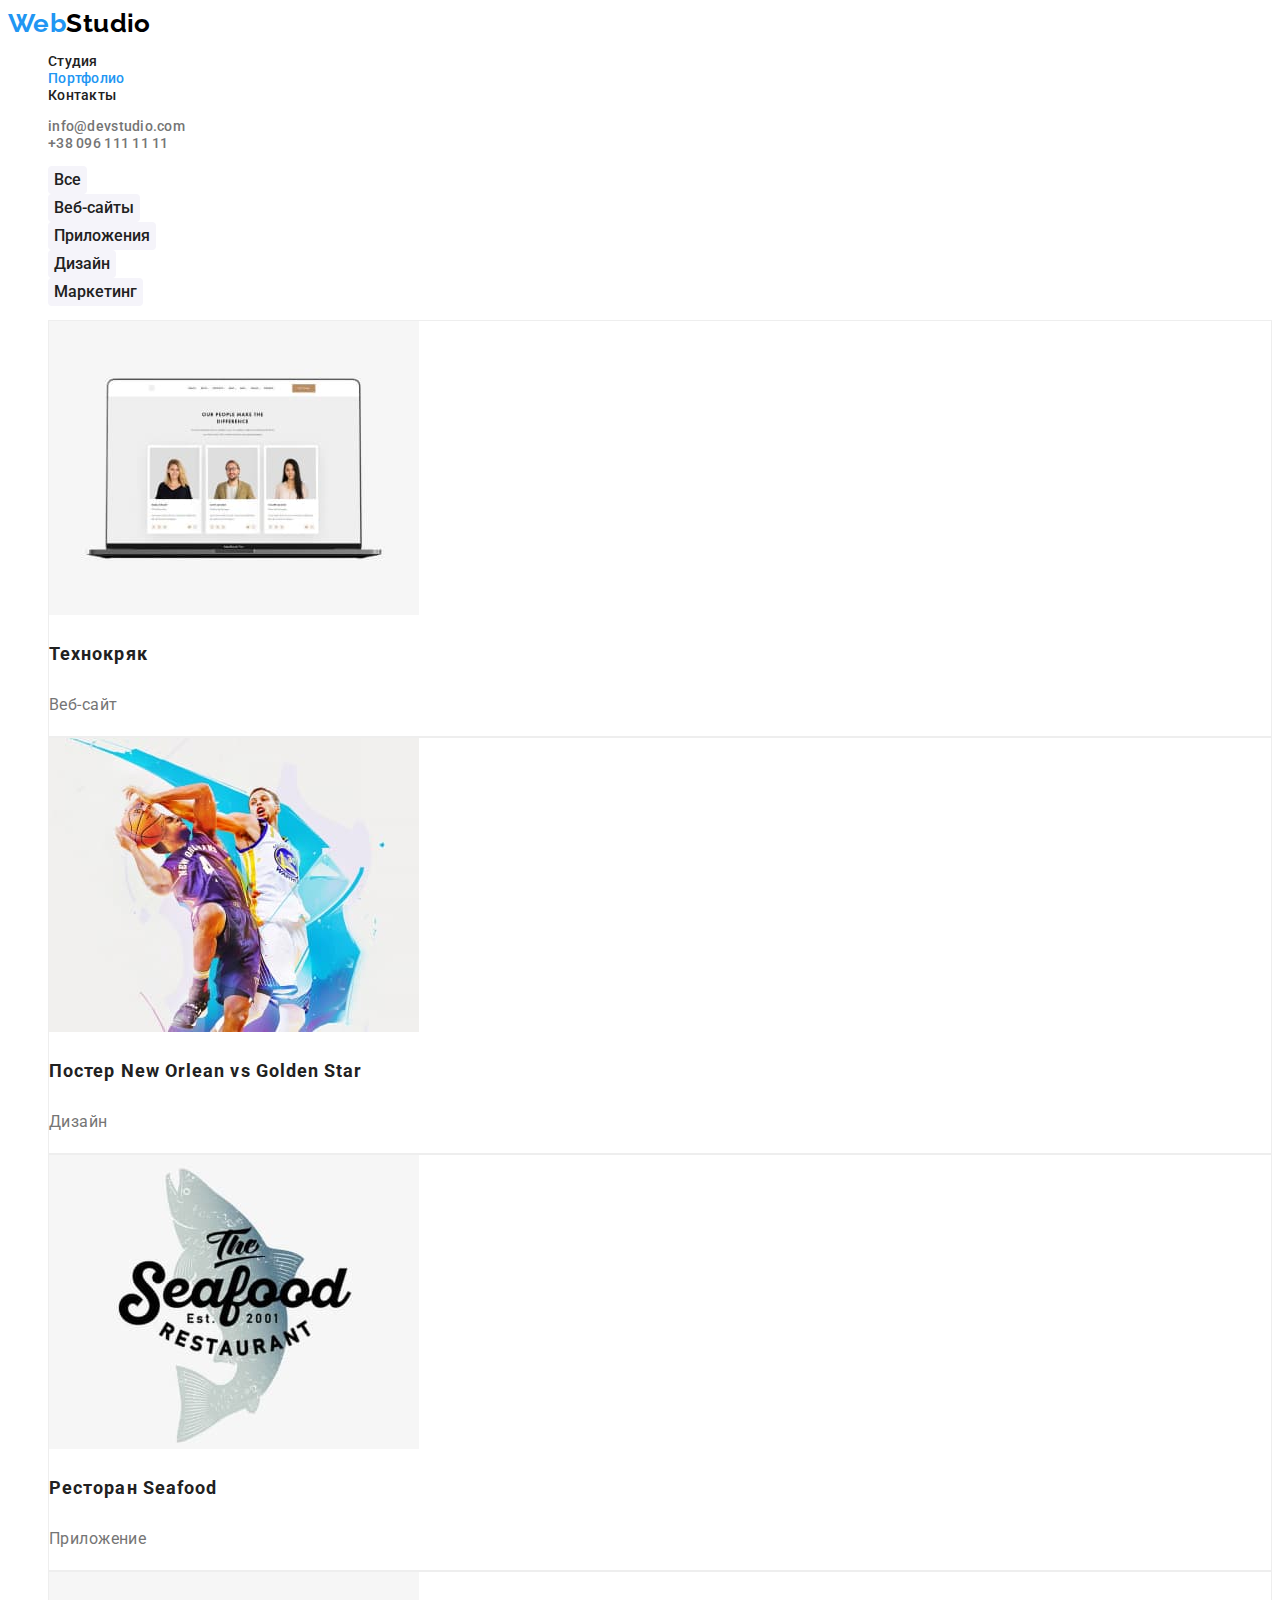
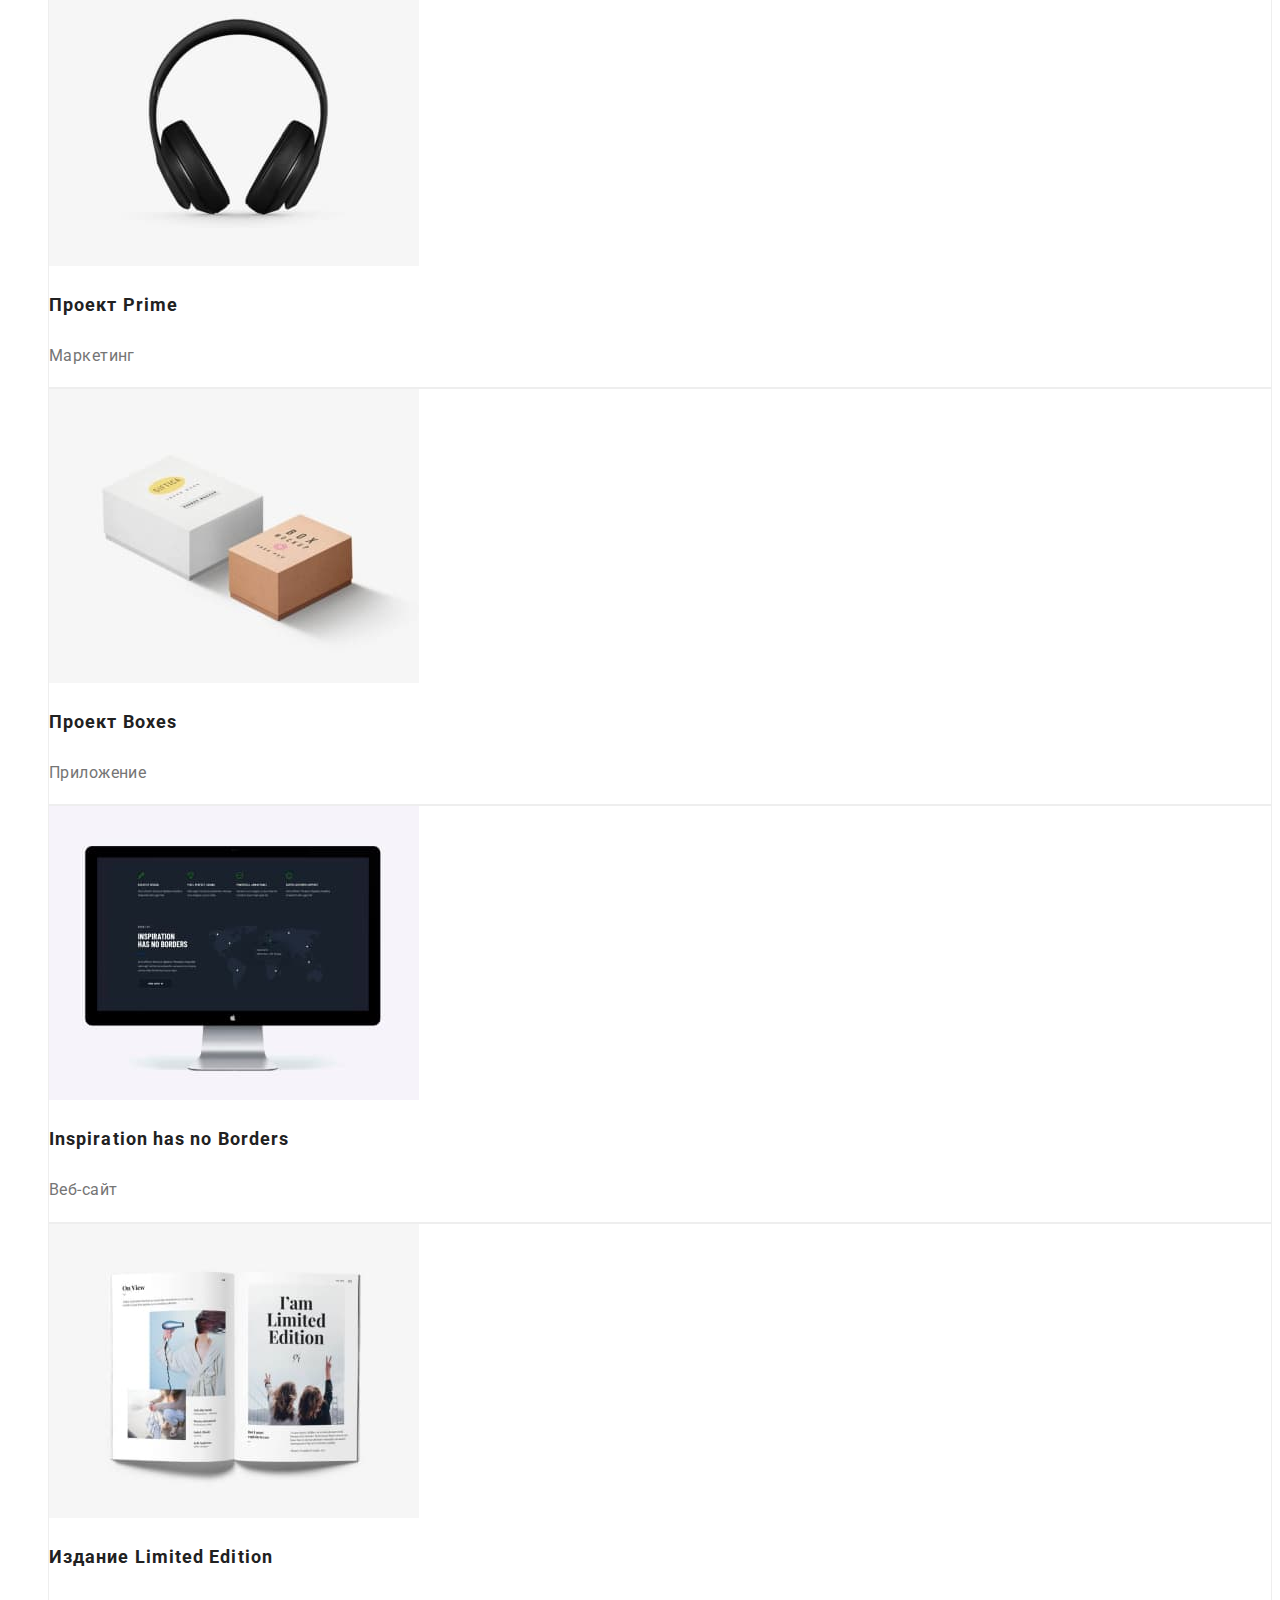
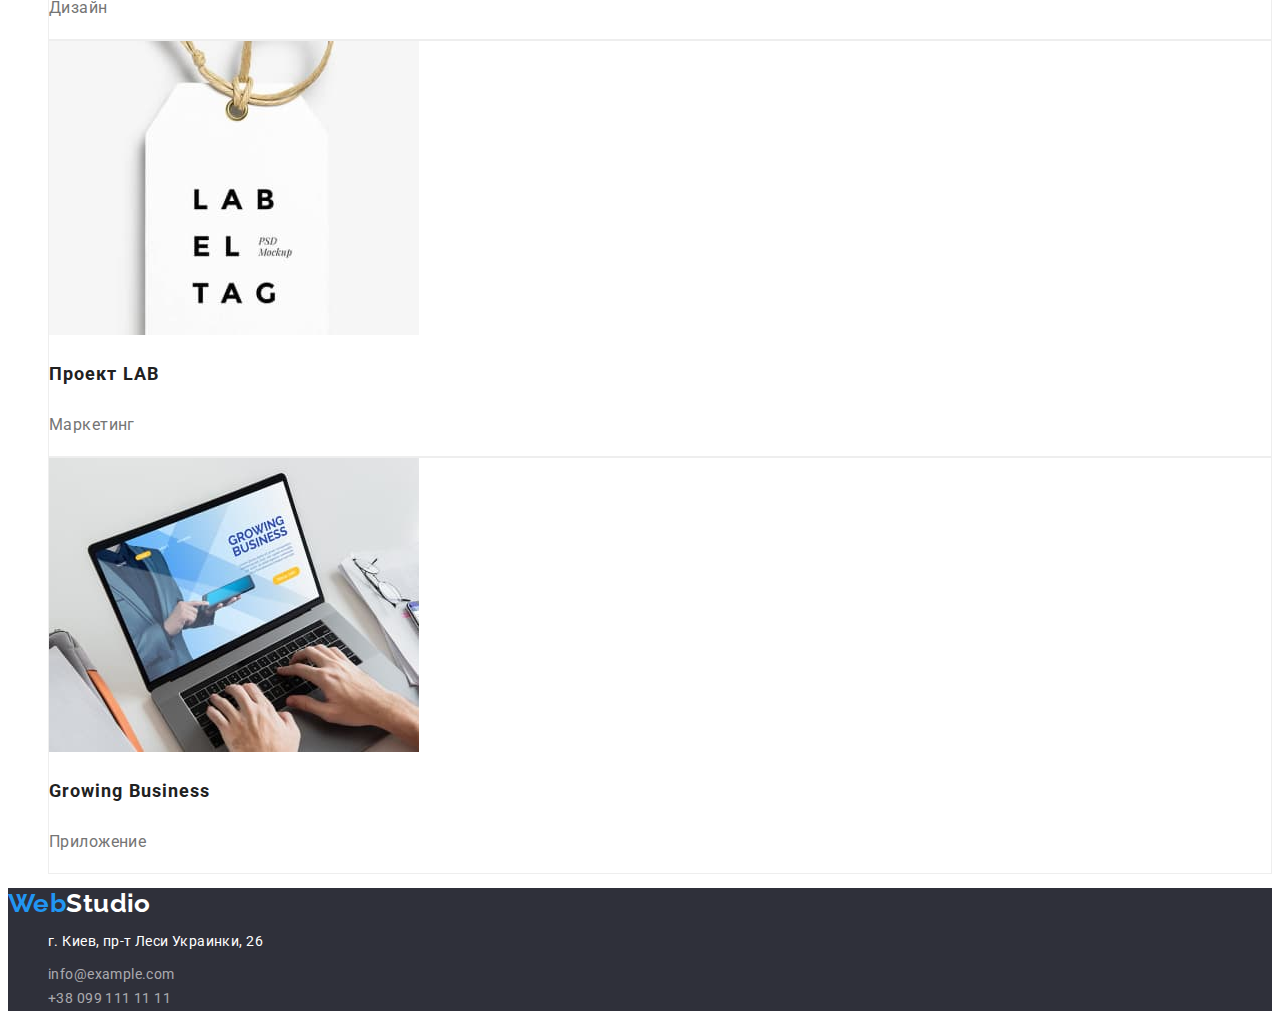
==== portfolio.html @ 11c57af4 "подтянул код ДЗ 2" ====
<!DOCTYPE html>
<html lang="ru">
  <head>
    <meta charset="UTF-8" />
    <meta http-equiv="X-UA-Compatible" content="IE=edge" />
    <meta name="viewport" content="width=device-width, initial-scale=1.0" />
    <title>Portfolio</title>
    <link rel="stylesheet" href="./css/styles.css" />
    <link rel="preconnect" href="https://fonts.googleapis.com" />
    <link rel="preconnect" href="https://fonts.gstatic.com" crossorigin />
    <link
      href="https://fonts.googleapis.com/css2?family=Raleway:wght@700&family=Roboto:wght@400;500;700;900&display=swap"
      rel="stylesheet"
    />
  </head>
  <body>
    <header class="page-header">
      <nav class="page-nav">
        <a href="./index.html" class="logo"><span class="logo-secondary">Web</span>Studio</a>

        <ul class="site-nav list">
          <li><a href="./index.html" class="link">Студия</a></li>
          <li><a href="./portfolio.html" class="link active-list">Портфолио</a></li>
          <li><a href="" class="link">Контакты</a></li>
        </ul>
      </nav>

      <ul class="contacts list">
        <li><a href="mailto:info@devstudio.com" class="link">info@devstudio.com</a></li>
        <li><a href="tel:+380961111111" class="link">+38 096 111 11 11</a></li>
      </ul>
    </header>

    <main>
      <section class="portfolio">
        <!-- <h2 class="visually-hidden" >Портфолио</h2> -->
        <!-- Кнопки -->
        <ul class="portfolio-btn-list list">
          <li>
            <button type="button" class="portfolio-button">Все</button>
          </li>
          <li>
            <button type="button" class="portfolio-button">Веб-сайты</button>
          </li>
          <li>
            <button type="button" class="portfolio-button">Приложения</button>
          </li>
          <li>
            <button type="button" class="portfolio-button">Дизайн</button>
          </li>
          <li>
            <button type="button" class="portfolio-button">Маркетинг</button>
          </li>
        </ul>

        <!-- Карточки портфолио -->
        <ul class="portfolio-gallery-list list">
          <li class="portfolio-box">
            <img src="./images/portfolio/project1.jpg" alt="Технокряк" width="370" />
            <h3 class="portfolio-title">Технокряк</h3>
            <p class="portfolio-text">Веб-сайт</p>
          </li>
          <li class="portfolio-box">
            <img
              src="./images/portfolio/project2.jpg"
              alt="Постер New Orlean vs Golden Star"
              width="370"
            />
            <h3 class="portfolio-title">Постер New Orlean vs Golden Star</h3>
            <p class="portfolio-text">Дизайн</p>
          </li>
          <li class="portfolio-box">
            <img src="./images/portfolio/project3.jpg" alt="Ресторан Seafood" width="370" />
            <h3 class="portfolio-title">Ресторан Seafood</h3>
            <p class="portfolio-text">Приложение</p>
          </li>
          <li class="portfolio-box">
            <img src="./images/portfolio/project4.jpg" alt="Проект Prime" width="370" />
            <h3 class="portfolio-title">Проект Prime</h3>
            <p class="portfolio-text">Маркетинг</p>
          </li>
          <li class="portfolio-box">
            <img src="./images/portfolio/project5.jpg" alt="Проект Boxes" width="370" />
            <h3 class="portfolio-title">Проект Boxes</h3>
            <p class="portfolio-text">Приложение</p>
          </li>
          <li class="portfolio-box">
            <img
              src="./images/portfolio/project6.jpg"
              alt="Inspiration has no Borders"
              width="370"
            />
            <h3 class="portfolio-title">Inspiration has no Borders</h3>
            <p class="portfolio-text">Веб-сайт</p>
          </li>
          <li class="portfolio-box">
            <img src="./images/portfolio/project7.jpg" alt="Издание Limited Edition" width="370" />
            <h3 class="portfolio-title">Издание Limited Edition</h3>
            <p class="portfolio-text">Дизайн</p>
          </li>
          <li class="portfolio-box">
            <img src="./images/portfolio/project8.jpg" alt="Проект LAB" width="370" />
            <h3 class="portfolio-title">Проект LAB</h3>
            <p class="portfolio-text">Маркетинг</p>
          </li>
          <li class="portfolio-box">
            <img src="./images/portfolio/project9.jpg" alt="Growing Business" width="370" />
            <h3 class="portfolio-title">Growing Business</h3>
            <p class="portfolio-text">Приложение</p>
          </li>
        </ul>
      </section>
    </main>

    <footer class="footer">
      <a href="" class="footer-logo logo"><span class="logo-secondary">Web</span>Studio</a>

      <address class="address">
        <ul class="list">
          <li>
            <p class="text-address">г. Киев, пр-т Леси Украинки, 26</p>
          </li>

          <li>
            <a href="mailto:info@example.com" class="footer-contacts">info@example.com</a>
          </li>

          <li>
            <a href="tel:+380991111111" class="footer-contacts"> +38 099 111 11 11</a>
          </li>
        </ul>
      </address>
    </footer>
  </body>
</html>
---- css/styles.css ----
:root {
    --main-color: #757575;
    --secondary-color: #212121;
    --accent-color: #2196F3;
    --primary-white-color: #FFFFFF;
    --logo-color: #000000;
    --section-bg: #F5F4FA;
    --hero-footer-bg: #2F303A;
    --address-color: rgba(255, 255, 255, 0.6);
}

.list {
    list-style: none;
}

.link {
    text-decoration: inherit;
}

body {
    font-family: 'Roboto', sans-serif;

    font-size: 14px;
    letter-spacing: 0.03em;
    text-decoration: none;
    font-style: normal;

    color: var(--main-color);
    background-color: var(--primary-white-color);
}



/* ============== HEADER =============== */
.logo {
    text-decoration: inherit;
    color: var(--logo-color);

    font-family: 'Raleway';
    font-weight: 700;
    font-size: 26px;
    line-height: 1.19;
}

.logo-secondary {
    color: var(--accent-color);
}


/* site nav styles */
.site-nav .link {
    text-decoration: inherit;
    color: var(--secondary-color);

    font-weight: 500;
    line-height: 1.14;
    letter-spacing: 0.02em;
}

.site-nav .active-list  {
    color: var(--accent-color);
}

.site-nav .link:hover, 
.site-nav .link:focus {
    color: var(--accent-color);
}

/* header contacts styles */
.contacts .link {
    font-weight: 500;
    line-height: 1.14;
    letter-spacing: 0.02em;

    text-decoration: none;
    color: inherit;
}

.contacts .link:hover, 
.contacts .link:focus {
    color: var(--accent-color);
}
/* ============== /HEADER =============== */


/* ============== MAIN =============== */

/* ============== HERO =============== */

.hero, .footer {
    background: var(--hero-footer-bg);
}

.hero-title {
    font-weight: 900;
    font-size: 44px;
    line-height: 1.36;
    
    text-align: center;
    letter-spacing: 0.06em;
    text-transform: uppercase;
    color: var(--primary-white-color);
}

.button {
    font-family: 'Roboto', sans-serif;
    font-weight: 700;
    font-size: 16px;
    line-height: 1.88;
    border: none;

    text-align: center;
    letter-spacing: 0.06em;
    color: var(--primary-white-color);

    background: var(--accent-color);
    box-shadow: 0px 4px 4px rgba(0, 0, 0, 0.15);
    border-radius: 4px;

    cursor: pointer;
}
/* ============== /HERO =============== */

/* ============== section особенности работы =============== */
.features-title {
    font-family: 'Roboto', sans-serif;
    font-weight: 700;
    line-height: 1.14;
    font-size: 14px;
    text-transform: uppercase;
    
    color: var(--secondary-color);
}

.features-text {
    line-height: 1.71;
}
/* ============== /section особенности работы =============== */

/* ============== section чем мы занимаемсяа =============== */
.title {
    font-weight: 700;
    font-size: 36px;
    line-height: 1.17;
    text-align: center;
    
    color: var(--secondary-color);
}
/* ============== /section чем мы занимаемсяа =============== */

/* ============== section TEAM =============== */
.team {
    background-color: var(--section-bg);
}

.team-list {
    background-color: var(--primary-white-color) ;
}

.team-member {
    font-weight: 500;
    font-size: 16px;
    line-height: 1.19;
    
    text-align: center;
    letter-spacing: 0.03em;
    
    color: var(--secondary-color);
}

.team-job {
    font-size: 16px;
    line-height: 1.19;
    
    text-align: center;
}
/* ============== /section TEAM =============== */

/* ==============FOOTER =============== */
.footer-logo {
    color: var(--primary-white-color) ;
}

.address .text-address {
    font-style: normal;

    color: var(--primary-white-color);
}

.address .footer-contacts {
    text-decoration: none;
    font-style: normal;
    line-height: 1.71;
    
    color: var(--address-color);
}
/* ============== /FOOTER =============== */



/* ============== portfolio.html =============== */

/* ============== КНОПКИ ПОРТФОЛИО =============== */
.portfolio-button {
    font-family: 'Roboto', sans-serif;

    background: var(--section-bg);
    color: var(--secondary-color);
    border-radius: 4px;
    border: none;

    font-weight: 500;
    font-size: 16px;
    line-height: 1.63;
    
    text-align: center;  

    cursor: pointer;
}

.portfolio-button:hover, 
.portfolio-button:focus {
    background: var(--accent-color);
    color: var(--primary-white-color);
    
    box-shadow: 0px 3px 1px rgba(0, 0, 0, 0.1), 0px 1px 2px rgba(0, 0, 0, 0.08), 0px 2px 2px rgba(0, 0, 0, 0.12);
    border-radius: 4px;
}
/* ============== /КНОПКИ ПОРТФОЛИО =============== */

/* ============== ГАЛЕРЕЯ РАБОТ =============== */
.portfolio .portfolio-box  {
    border: 1px solid #EEEEEE;
}

.portfolio-title {
    font-weight: 700;
    font-size: 18px;
    line-height: 2.0;
    
    letter-spacing: 0.06em;
    
    color: var(--secondary-color);
}

.portfolio-text {
    font-size: 16px;
    line-height: 1.88;
    
}
/* ============== /ГАЛЕРЕЯ РАБОТ =============== */
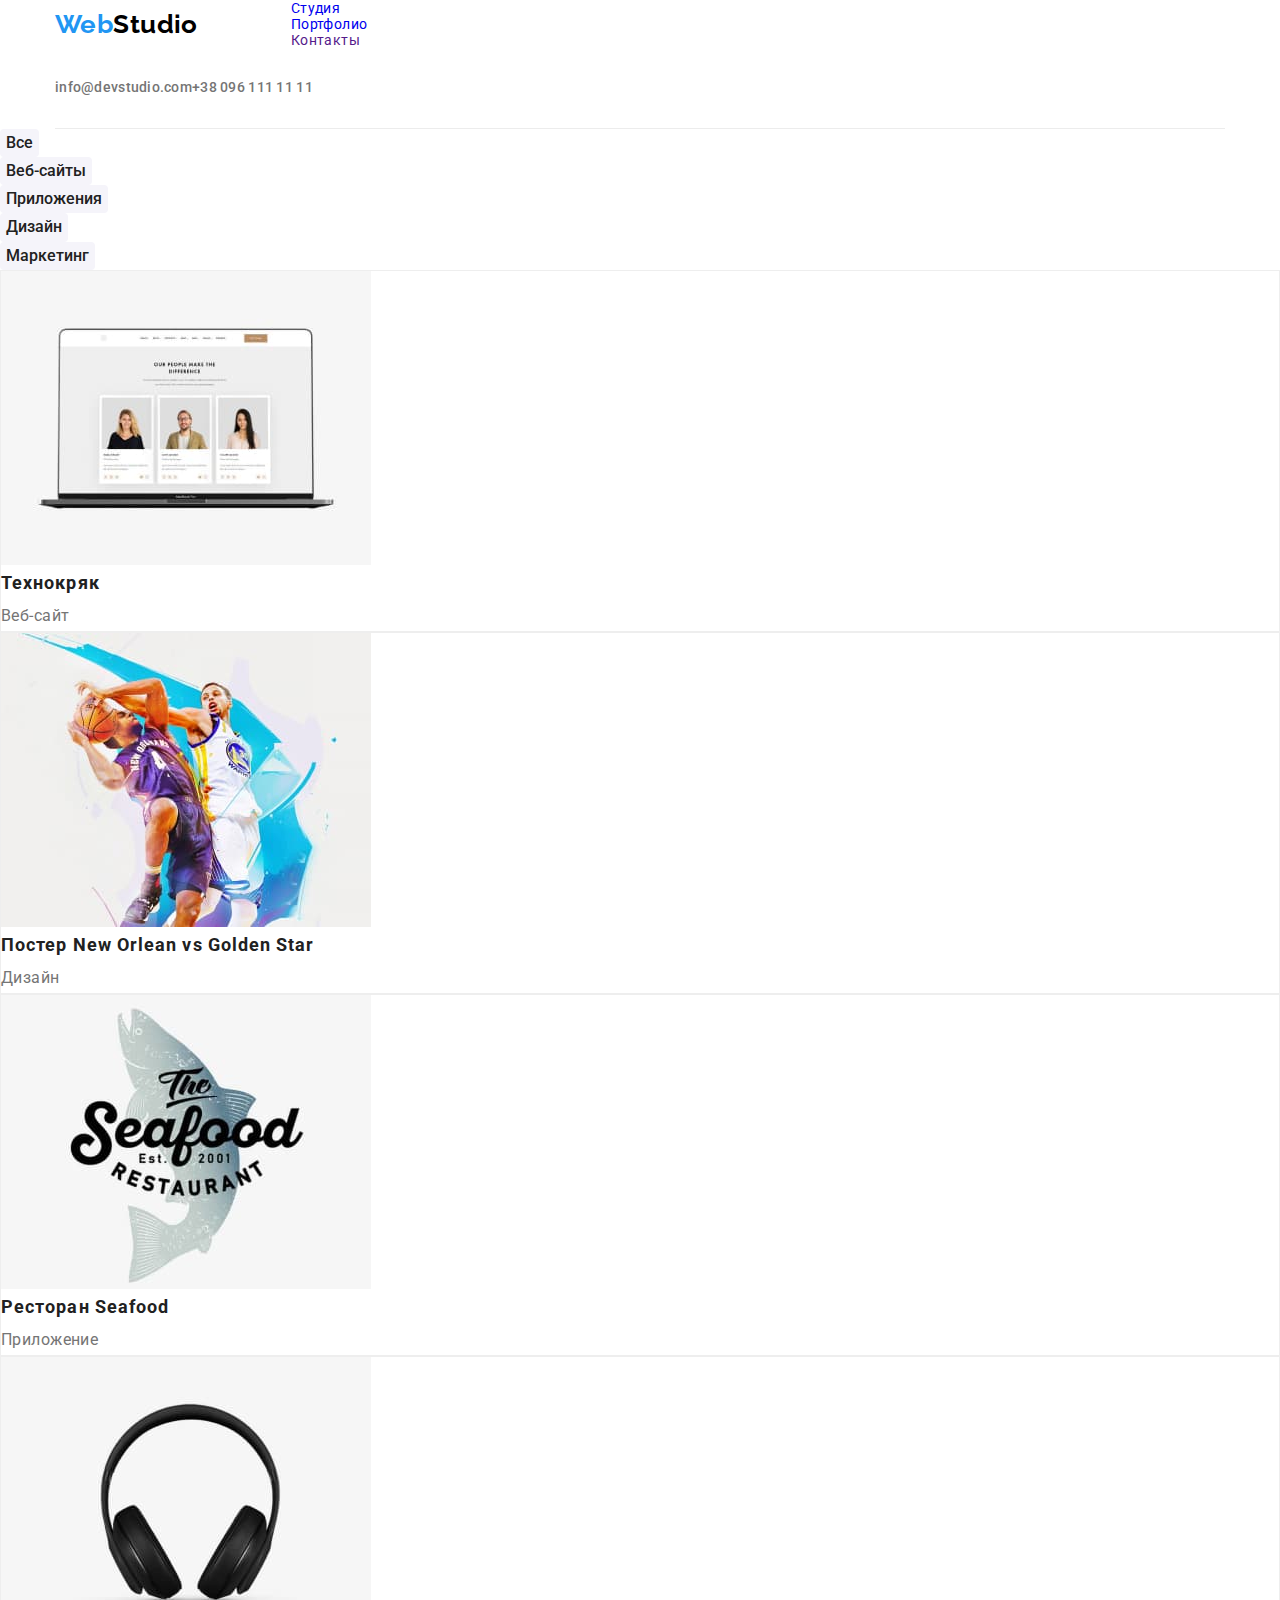
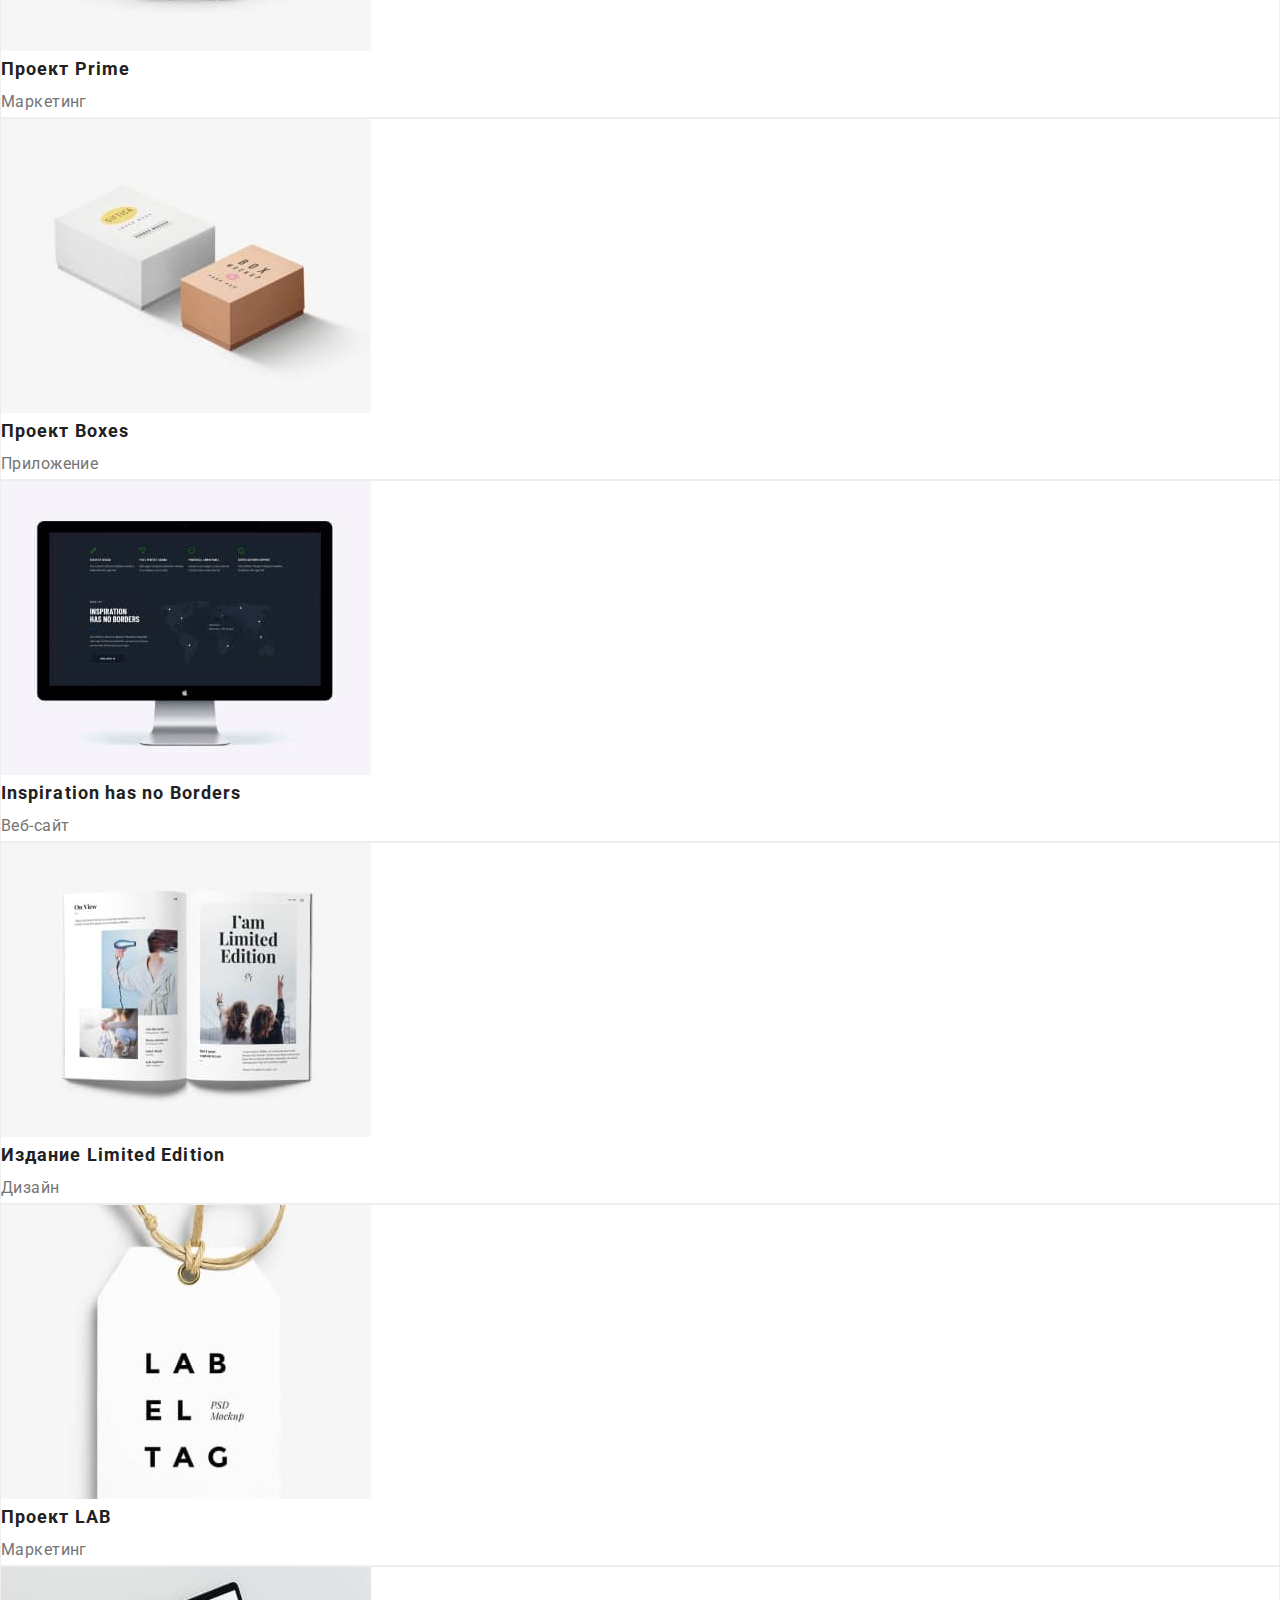
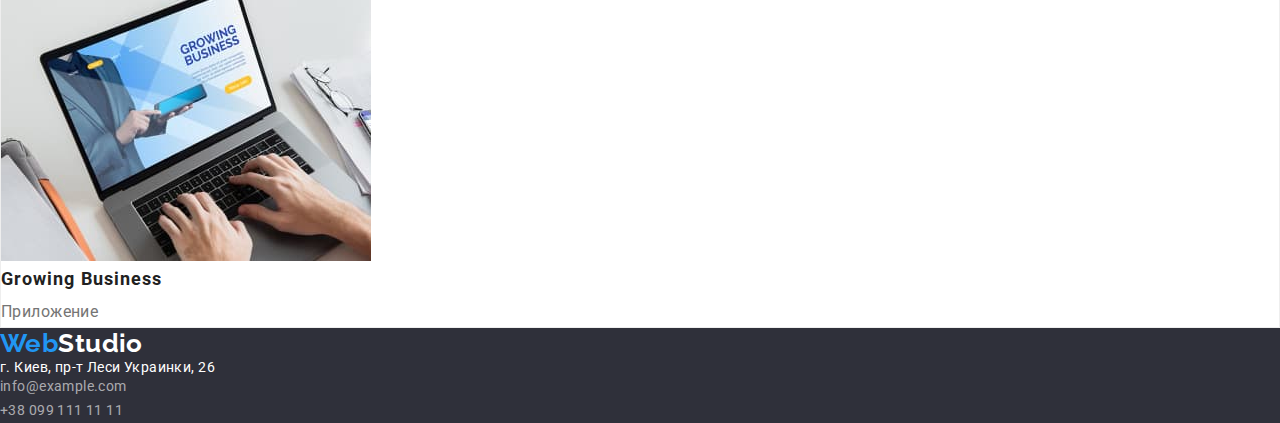
==== commit 17cae124: "header css готово" ====
--- a/portfolio.html
+++ b/portfolio.html
@@ -5,6 +5,10 @@
     <meta http-equiv="X-UA-Compatible" content="IE=edge" />
     <meta name="viewport" content="width=device-width, initial-scale=1.0" />
     <title>Portfolio</title>
+    <link
+      rel="stylesheet"
+      href="https://cdnjs.cloudflare.com/ajax/libs/modern-normalize/1.0.0/modern-normalize.min.css"
+    />
     <link rel="stylesheet" href="./css/styles.css" />
     <link rel="preconnect" href="https://fonts.googleapis.com" />
     <link rel="preconnect" href="https://fonts.gstatic.com" crossorigin />
@@ -14,22 +18,24 @@
     />
   </head>
   <body>
-    <header class="page-header">
-      <nav class="page-nav">
-        <a href="./index.html" class="logo"><span class="logo-secondary">Web</span>Studio</a>
+    <div class="container">
+      <header class="page-header">
+        <nav class="page-nav">
+          <a class="logo" href="./index.html"><span class="logo-secondary">Web</span>Studio</a>
 
-        <ul class="site-nav list">
-          <li><a href="./index.html" class="link">Студия</a></li>
-          <li><a href="./portfolio.html" class="link active-list">Портфолио</a></li>
-          <li><a href="" class="link">Контакты</a></li>
+          <ul class="site-nav list">
+            <li><a class="link" href="./index.html">Студия</a></li>
+            <li><a class="link active-list" href="./portfolio.html">Портфолио</a></li>
+            <li><a class="link" href="">Контакты</a></li>
+          </ul>
+        </nav>
+
+        <ul class="contacts list">
+          <li><a class="link" href="mailto:info@devstudio.com">info@devstudio.com</a></li>
+          <li><a class="link" href="tel:+380961111111">+38 096 111 11 11</a></li>
         </ul>
-      </nav>
-
-      <ul class="contacts list">
-        <li><a href="mailto:info@devstudio.com" class="link">info@devstudio.com</a></li>
-        <li><a href="tel:+380961111111" class="link">+38 096 111 11 11</a></li>
-      </ul>
-    </header>
+      </header>
+    </div>
 
     <main>
       <section class="portfolio">
@@ -37,19 +43,19 @@
         <!-- Кнопки -->
         <ul class="portfolio-btn-list list">
           <li>
-            <button type="button" class="portfolio-button">Все</button>
+            <button class="portfolio-button" type="button">Все</button>
           </li>
           <li>
-            <button type="button" class="portfolio-button">Веб-сайты</button>
+            <button class="portfolio-button" type="button">Веб-сайты</button>
           </li>
           <li>
-            <button type="button" class="portfolio-button">Приложения</button>
+            <button class="portfolio-button" type="button">Приложения</button>
           </li>
           <li>
-            <button type="button" class="portfolio-button">Дизайн</button>
+            <button class="portfolio-button" type="button">Дизайн</button>
           </li>
           <li>
-            <button type="button" class="portfolio-button">Маркетинг</button>
+            <button class="portfolio-button" type="button">Маркетинг</button>
           </li>
         </ul>
 
@@ -113,7 +119,7 @@
     </main>
 
     <footer class="footer">
-      <a href="" class="footer-logo logo"><span class="logo-secondary">Web</span>Studio</a>
+      <a class="footer-logo logo" href=""><span class="logo-secondary">Web</span>Studio</a>
 
       <address class="address">
         <ul class="list">
@@ -122,7 +128,7 @@
           </li>
 
           <li>
-            <a href="mailto:info@example.com" class="footer-contacts">info@example.com</a>
+            <a class="footer-contacts" href="mailto:info@example.com">info@example.com</a>
           </li>
 
           <li>
--- a/css/styles.css
+++ b/css/styles.css
@@ -11,11 +11,15 @@
 
 .list {
     list-style: none;
+    padding: 0;
+    margin: 0;
 }
 
 .link {
     text-decoration: inherit;
 }
+
+
 
 body {
     font-family: 'Roboto', sans-serif;
@@ -29,10 +33,50 @@
     background-color: var(--primary-white-color);
 }
 
+.container {
+    width: 1200px;
+    margin-inline: auto;
+    padding: 0 15px;
+}
+
+h1,
+h2,
+h3,
+h4,
+h5,
+h6,
+p {
+    margin: 0;
+}
+
+img {
+    display: block;
+}
+
 
 
 /* ============== HEADER =============== */
+.page-header {
+    border-bottom: 1px solid #ECECEC;
+}
+
+.flex-container {
+    display: flex;
+    align-items: center;
+}
+
+.page-nav {
+    display: flex;
+    align-items: center;
+}
+
+.menu {
+    display: flex;
+}
+
 .logo {
+    margin-right: 93px;
+
     text-decoration: inherit;
     color: var(--logo-color);
 
@@ -48,26 +92,45 @@
 
 
 /* site nav styles */
-.site-nav .link {
+.menu .item:not(:last-child) {
+    margin-right: 50px;
+}
+
+.menu .link {
+    padding-top: 32px;
+    padding-bottom: 32px;
+
     text-decoration: inherit;
     color: var(--secondary-color);
-
     font-weight: 500;
     line-height: 1.14;
     letter-spacing: 0.02em;
 }
 
-.site-nav .active-list  {
+.menu .active-list  {
     color: var(--accent-color);
 }
 
-.site-nav .link:hover, 
-.site-nav .link:focus {
+.menu .link:hover, 
+.menu .link:focus {
     color: var(--accent-color);
 }
 
 /* header contacts styles */
+.contacts {
+    display: flex;
+    margin-left: auto;
+}
+
+.contacts .item:not(:last-child) {
+    margin-right: 50px;
+}
+
 .contacts .link {
+    display: block;
+    padding-top: 32px;
+    padding-bottom: 32px;
+
     font-weight: 500;
     line-height: 1.14;
     letter-spacing: 0.02em;
@@ -75,6 +138,7 @@
     text-decoration: none;
     color: inherit;
 }
+
 
 .contacts .link:hover, 
 .contacts .link:focus {
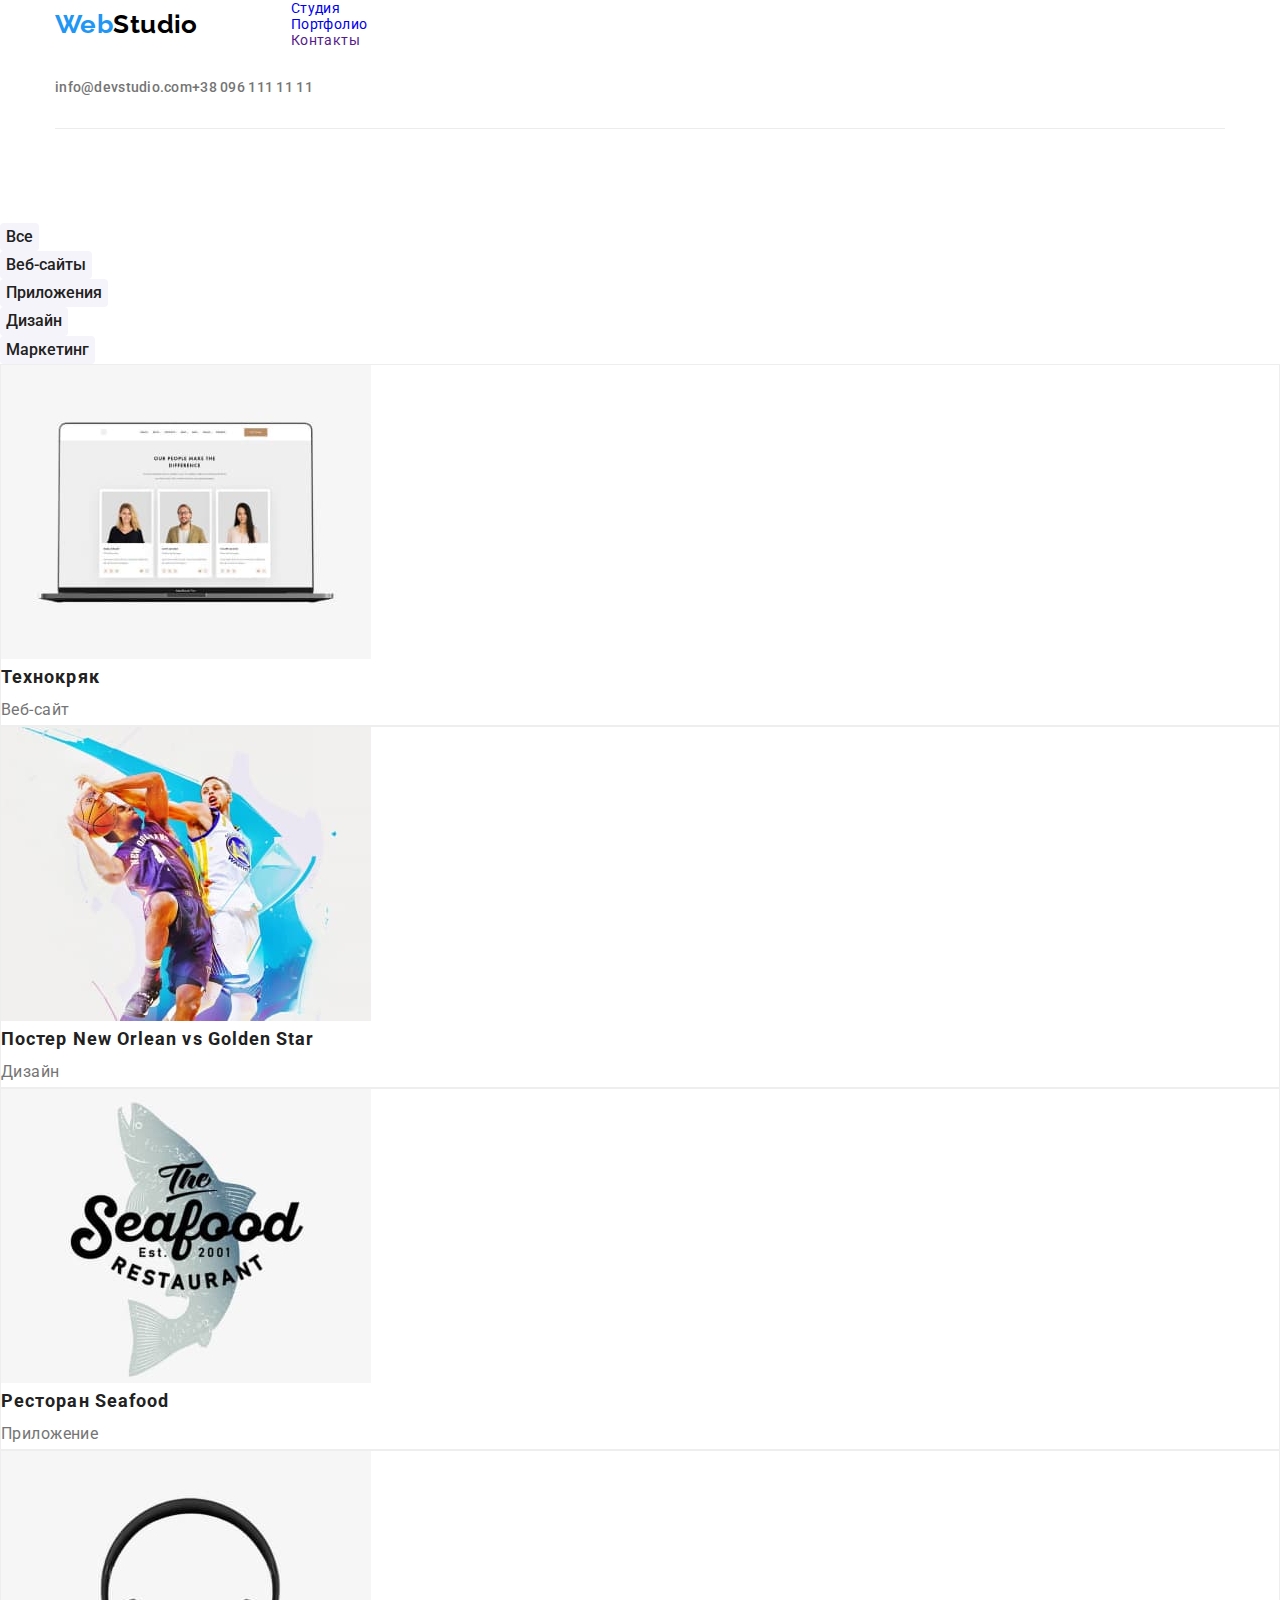
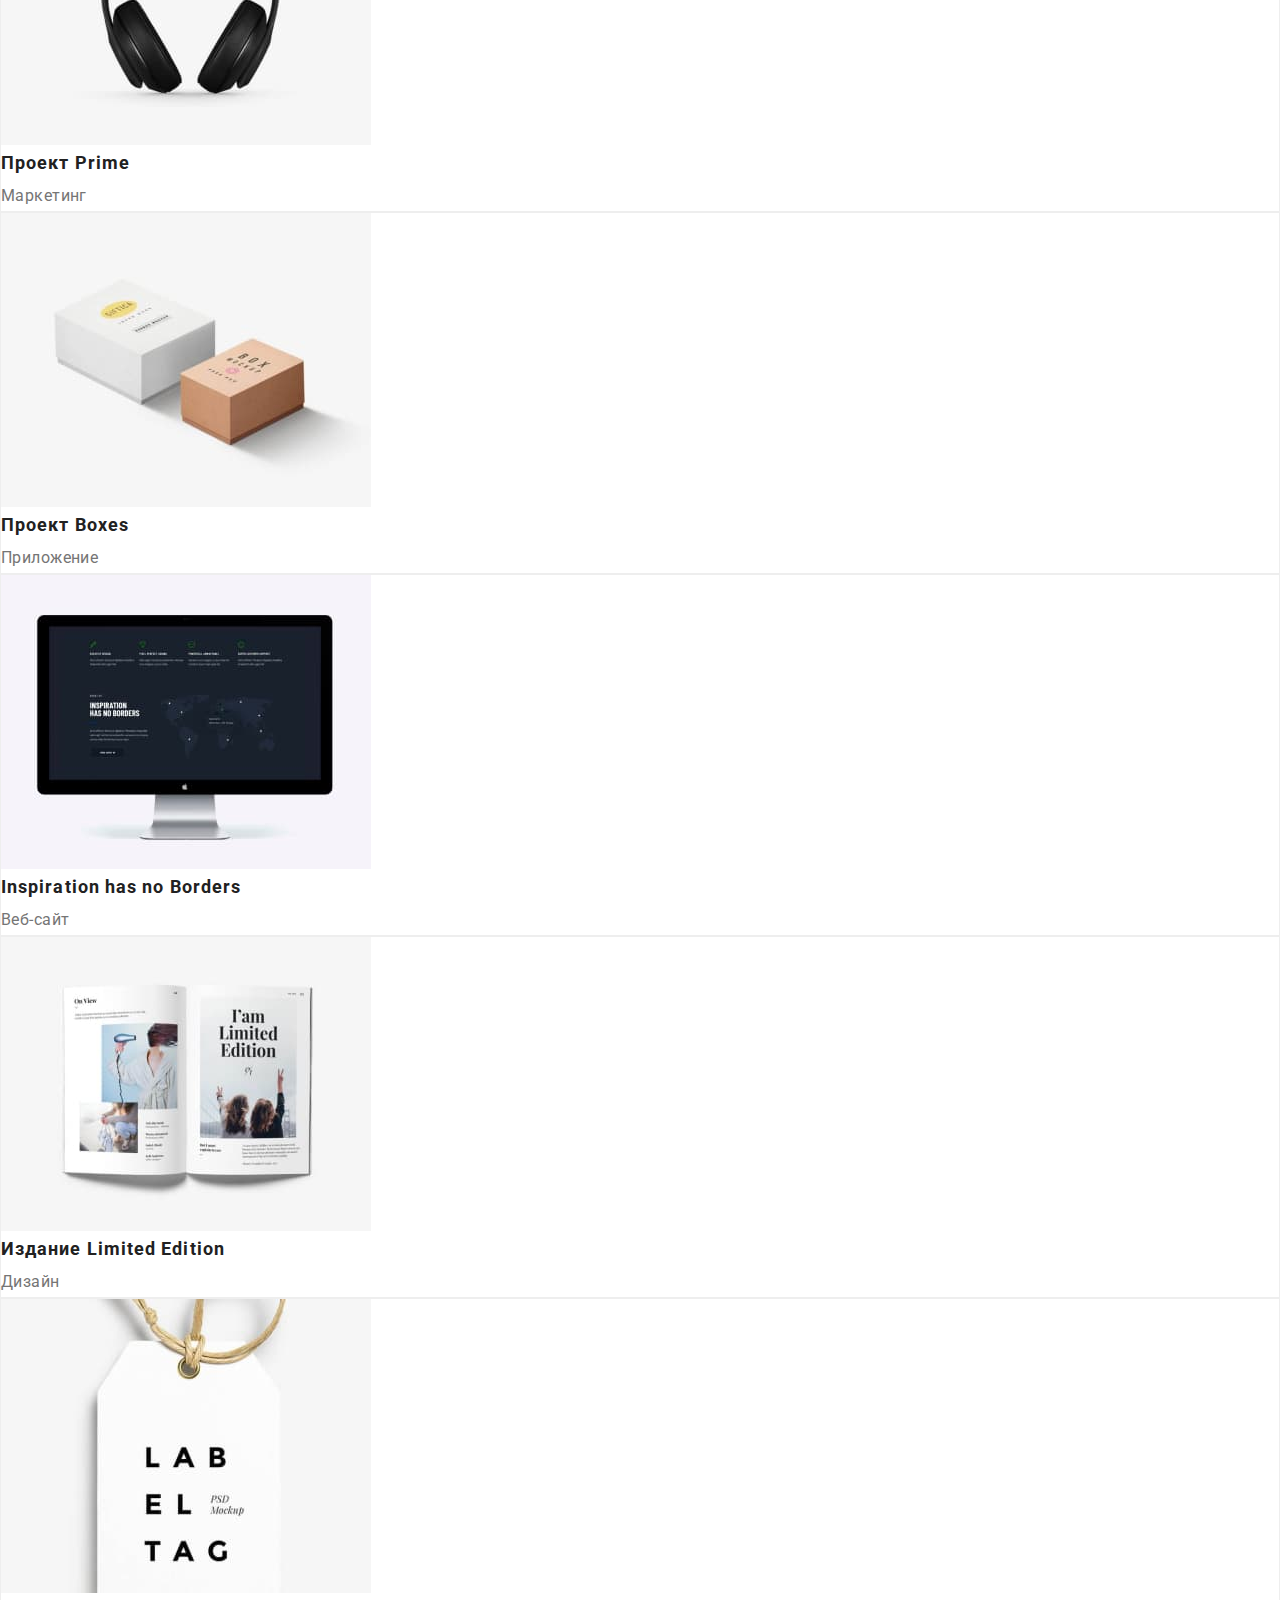
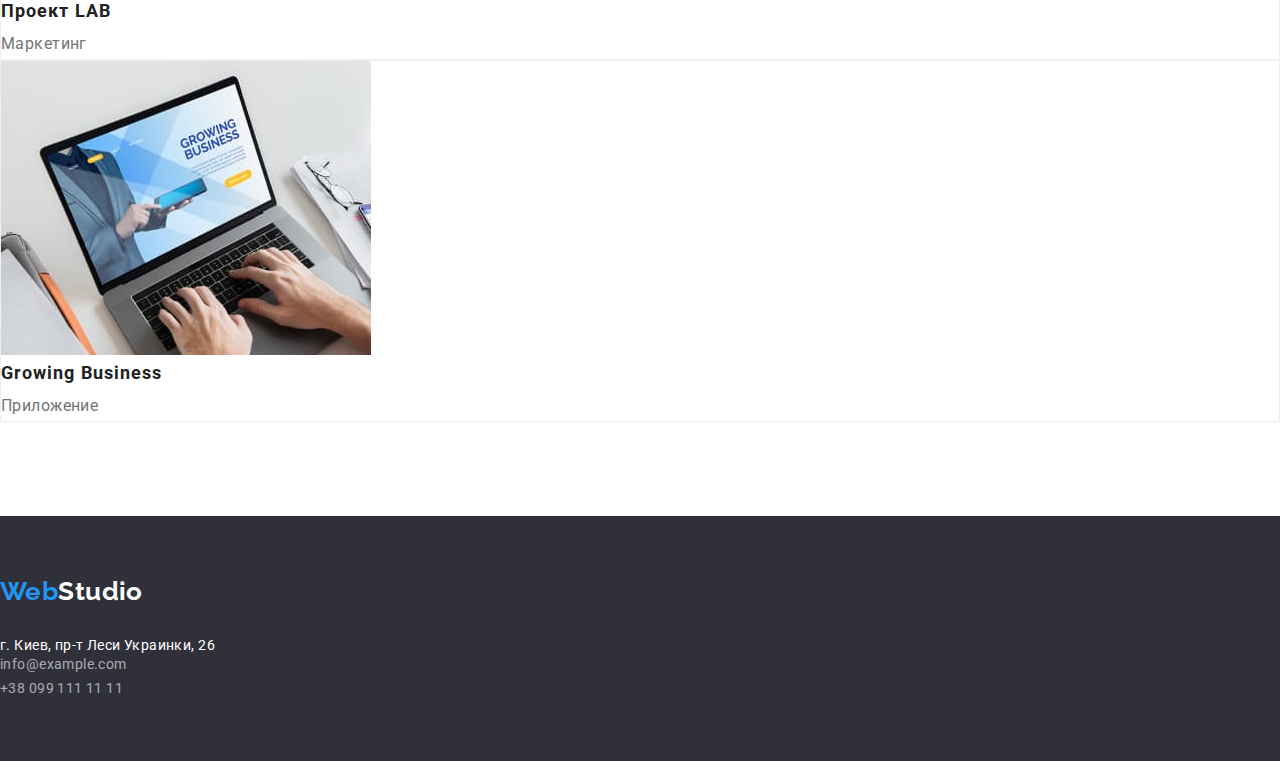
==== commit 1b6c57ed: "index.html готов" ====
--- a/portfolio.html
+++ b/portfolio.html
@@ -38,7 +38,7 @@
     </div>
 
     <main>
-      <section class="portfolio">
+      <section class="section portfolio">
         <!-- <h2 class="visually-hidden" >Портфолио</h2> -->
         <!-- Кнопки -->
         <ul class="portfolio-btn-list list">
--- a/css/styles.css
+++ b/css/styles.css
@@ -53,7 +53,10 @@
     display: block;
 }
 
-
+.section  {
+    padding-top: 94px;
+    padding-bottom: 94px;
+}
 
 /* ============== HEADER =============== */
 .page-header {
@@ -151,28 +154,33 @@
 
 /* ============== HERO =============== */
 
-.hero, .footer {
+.hero {
+    text-align: center;
     background: var(--hero-footer-bg);
 }
 
+
+
 .hero-title {
+    margin-bottom: 30px;
+
     font-weight: 900;
     font-size: 44px;
     line-height: 1.36;
     
-    text-align: center;
     letter-spacing: 0.06em;
     text-transform: uppercase;
     color: var(--primary-white-color);
 }
 
-.button {
+.hero .button {
+    padding: 10px 32px;
+
     font-family: 'Roboto', sans-serif;
     font-weight: 700;
     font-size: 16px;
     line-height: 1.88;
     border: none;
-
     text-align: center;
     letter-spacing: 0.06em;
     color: var(--primary-white-color);
@@ -186,7 +194,21 @@
 /* ============== /HERO =============== */
 
 /* ============== section особенности работы =============== */
+.features {
+    display: flex;
+}
+
+.features .item:not(:last-child) {
+    margin-right: 30px;
+}
+
+.features .item {
+    flex-basis: calc(100% / 4);
+}
+
 .features-title {
+    margin-bottom: 10px;
+
     font-family: 'Roboto', sans-serif;
     font-weight: 700;
     line-height: 1.14;
@@ -201,8 +223,13 @@
 }
 /* ============== /section особенности работы =============== */
 
-/* ============== section чем мы занимаемсяа =============== */
+/* ============== section WORK чем мы занимаемсяа =============== */
+.section.work {
+    padding-top: 0;
+}
+
 .title {
+    margin-bottom: 50px;
     font-weight: 700;
     font-size: 36px;
     line-height: 1.17;
@@ -210,6 +237,15 @@
     
     color: var(--secondary-color);
 }
+
+.work-list {
+    display: flex;
+}
+
+.work-list .item:not(:last-child) {
+    margin-right: 30px;
+}
+
 /* ============== /section чем мы занимаемсяа =============== */
 
 /* ============== section TEAM =============== */
@@ -218,21 +254,37 @@
 }
 
 .team-list {
+    display: flex;
+}
+
+.team-list .item {
     background-color: var(--primary-white-color) ;
+    box-shadow: 0px 1px 3px rgba(0, 0, 0, 0.12), 0px 1px 1px rgba(0, 0, 0, 0.14), 0px 2px 1px rgba(0, 0, 0, 0.2);
+    border-radius: 0px 0px 4px 4px;
+}
+
+.team-list .item:not(:last-child) {
+    margin-right: 30px;
+}
+
+.team-img {
+    margin-bottom: 30px;
 }
 
 .team-member {
+    margin-bottom: 10px;
+
     font-weight: 500;
     font-size: 16px;
     line-height: 1.19;
-    
     text-align: center;
     letter-spacing: 0.03em;
-    
     color: var(--secondary-color);
 }
 
 .team-job {
+    margin-bottom: 30px;
+
     font-size: 16px;
     line-height: 1.19;
     
@@ -241,22 +293,35 @@
 /* ============== /section TEAM =============== */
 
 /* ==============FOOTER =============== */
+.footer {
+    background: var(--hero-footer-bg);
+    padding: 60px 0;
+}
+
 .footer-logo {
+    display: block;
+    margin-bottom: 30px;
+
     color: var(--primary-white-color) ;
 }
 
-.address .text-address {
+.text-address {
     font-style: normal;
 
     color: var(--primary-white-color);
 }
 
-.address .footer-contacts {
+.footer-contacts {
+    display: block;
     text-decoration: none;
     font-style: normal;
     line-height: 1.71;
     
     color: var(--address-color);
+}
+
+.address-list .item:not(:last-child) {
+    margin-bottom: 9px;
 }
 /* ============== /FOOTER =============== */
 
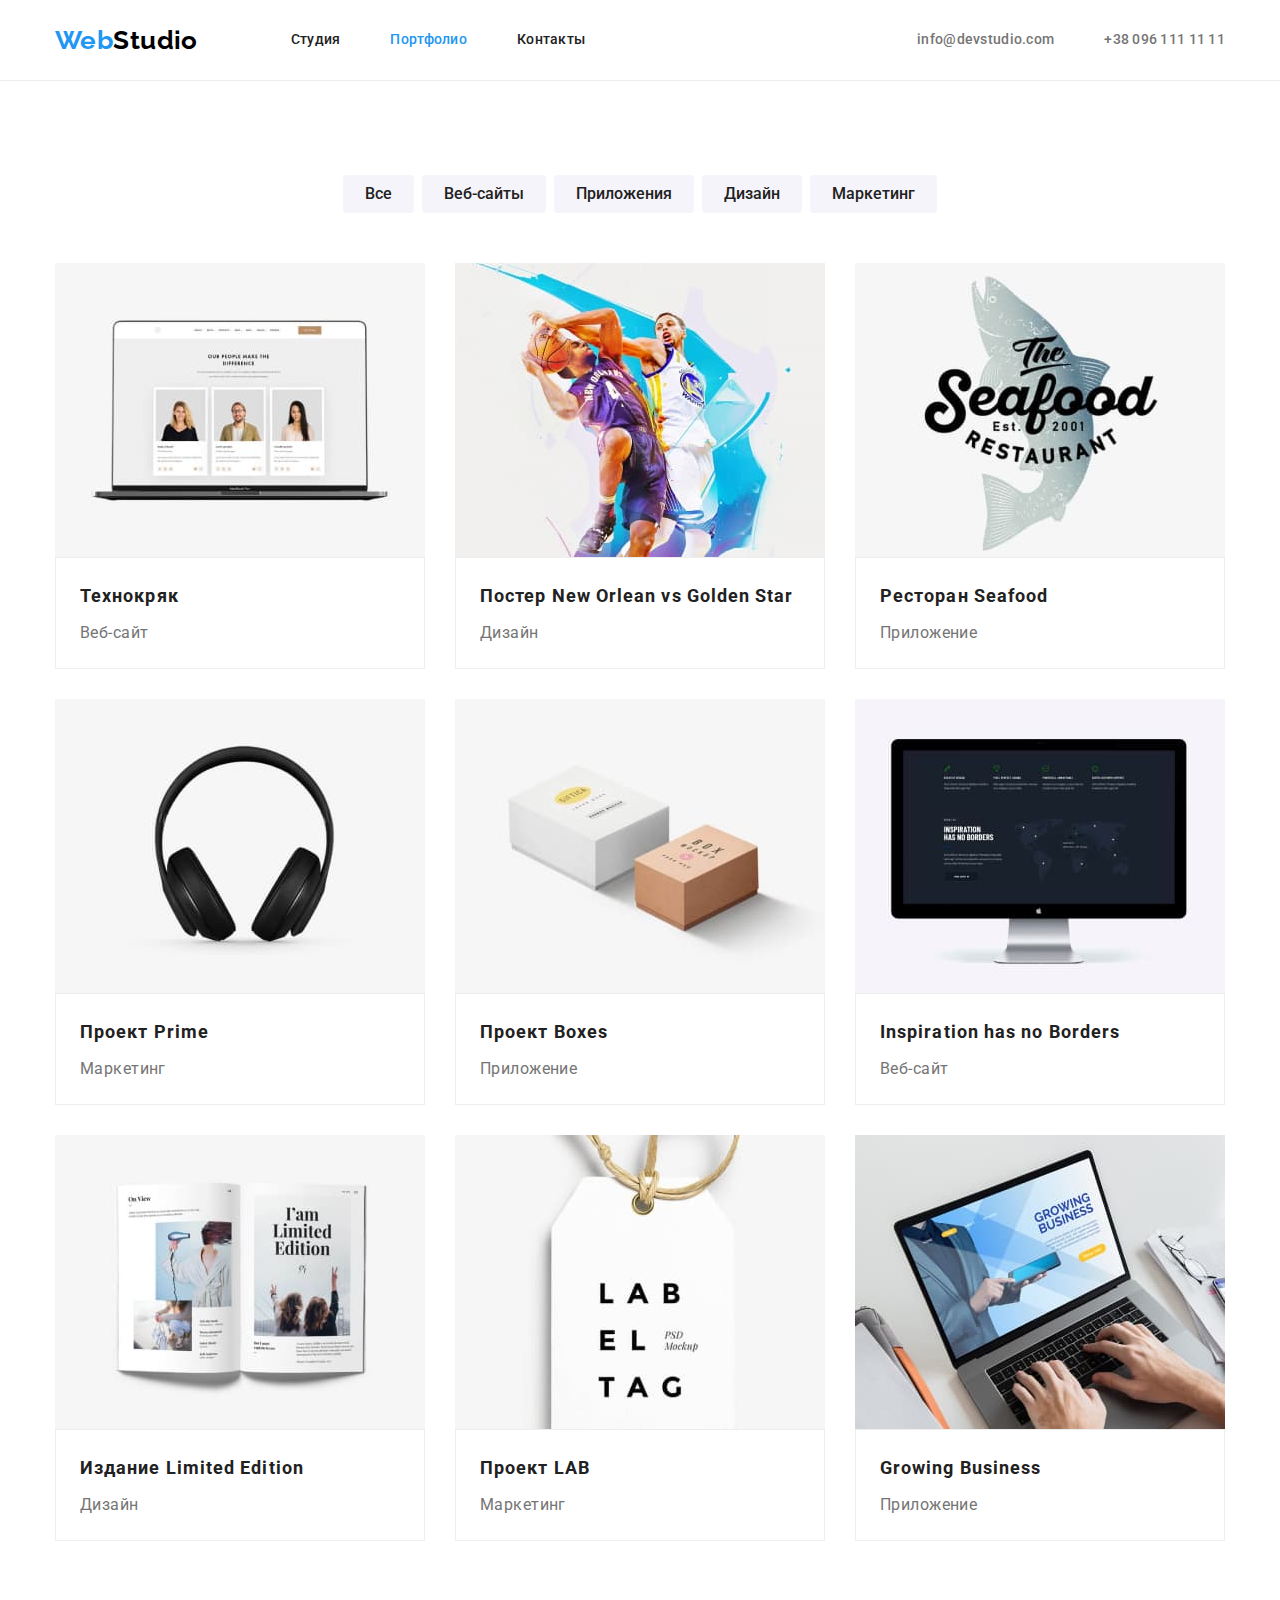
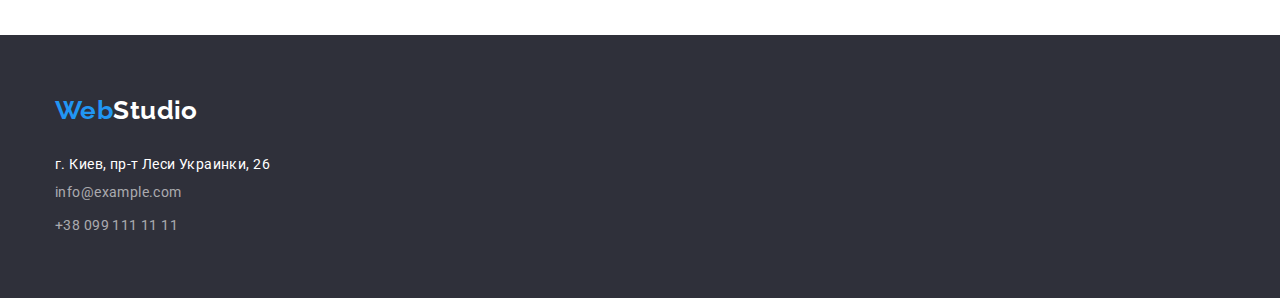
==== commit 9b113e77: "готово" ====
--- a/portfolio.html
+++ b/portfolio.html
@@ -18,124 +18,190 @@
     />
   </head>
   <body>
-    <div class="container">
-      <header class="page-header">
+    <header class="page-header">
+      <div class="container flex-container">
         <nav class="page-nav">
           <a class="logo" href="./index.html"><span class="logo-secondary">Web</span>Studio</a>
-
-          <ul class="site-nav list">
-            <li><a class="link" href="./index.html">Студия</a></li>
-            <li><a class="link active-list" href="./portfolio.html">Портфолио</a></li>
-            <li><a class="link" href="">Контакты</a></li>
+          <ul class="menu list">
+            <li class="item"><a class="link" href="./index.html">Студия</a></li>
+            <li class="item"><a class="link active-list" href="./portfolio.html">Портфолио</a></li>
+            <li class="item"><a class="link" href="">Контакты</a></li>
           </ul>
         </nav>
 
         <ul class="contacts list">
-          <li><a class="link" href="mailto:info@devstudio.com">info@devstudio.com</a></li>
-          <li><a class="link" href="tel:+380961111111">+38 096 111 11 11</a></li>
+          <li class="item">
+            <a class="link" href="mailto:info@devstudio.com">info@devstudio.com</a>
+          </li>
+          <li class="item"><a class="link" href="tel:+380961111111">+38 096 111 11 11</a></li>
         </ul>
-      </header>
-    </div>
+      </div>
+    </header>
 
     <main>
       <section class="section portfolio">
-        <!-- <h2 class="visually-hidden" >Портфолио</h2> -->
-        <!-- Кнопки -->
-        <ul class="portfolio-btn-list list">
-          <li>
-            <button class="portfolio-button" type="button">Все</button>
-          </li>
-          <li>
-            <button class="portfolio-button" type="button">Веб-сайты</button>
-          </li>
-          <li>
-            <button class="portfolio-button" type="button">Приложения</button>
-          </li>
-          <li>
-            <button class="portfolio-button" type="button">Дизайн</button>
-          </li>
-          <li>
-            <button class="portfolio-button" type="button">Маркетинг</button>
-          </li>
-        </ul>
-
-        <!-- Карточки портфолио -->
-        <ul class="portfolio-gallery-list list">
-          <li class="portfolio-box">
-            <img src="./images/portfolio/project1.jpg" alt="Технокряк" width="370" />
-            <h3 class="portfolio-title">Технокряк</h3>
-            <p class="portfolio-text">Веб-сайт</p>
-          </li>
-          <li class="portfolio-box">
-            <img
-              src="./images/portfolio/project2.jpg"
-              alt="Постер New Orlean vs Golden Star"
-              width="370"
-            />
-            <h3 class="portfolio-title">Постер New Orlean vs Golden Star</h3>
-            <p class="portfolio-text">Дизайн</p>
-          </li>
-          <li class="portfolio-box">
-            <img src="./images/portfolio/project3.jpg" alt="Ресторан Seafood" width="370" />
-            <h3 class="portfolio-title">Ресторан Seafood</h3>
-            <p class="portfolio-text">Приложение</p>
-          </li>
-          <li class="portfolio-box">
-            <img src="./images/portfolio/project4.jpg" alt="Проект Prime" width="370" />
-            <h3 class="portfolio-title">Проект Prime</h3>
-            <p class="portfolio-text">Маркетинг</p>
-          </li>
-          <li class="portfolio-box">
-            <img src="./images/portfolio/project5.jpg" alt="Проект Boxes" width="370" />
-            <h3 class="portfolio-title">Проект Boxes</h3>
-            <p class="portfolio-text">Приложение</p>
-          </li>
-          <li class="portfolio-box">
-            <img
-              src="./images/portfolio/project6.jpg"
-              alt="Inspiration has no Borders"
-              width="370"
-            />
-            <h3 class="portfolio-title">Inspiration has no Borders</h3>
-            <p class="portfolio-text">Веб-сайт</p>
-          </li>
-          <li class="portfolio-box">
-            <img src="./images/portfolio/project7.jpg" alt="Издание Limited Edition" width="370" />
-            <h3 class="portfolio-title">Издание Limited Edition</h3>
-            <p class="portfolio-text">Дизайн</p>
-          </li>
-          <li class="portfolio-box">
-            <img src="./images/portfolio/project8.jpg" alt="Проект LAB" width="370" />
-            <h3 class="portfolio-title">Проект LAB</h3>
-            <p class="portfolio-text">Маркетинг</p>
-          </li>
-          <li class="portfolio-box">
-            <img src="./images/portfolio/project9.jpg" alt="Growing Business" width="370" />
-            <h3 class="portfolio-title">Growing Business</h3>
-            <p class="portfolio-text">Приложение</p>
-          </li>
-        </ul>
+        <div class="container">
+          <!-- <h2 class="visually-hidden" >Портфолио</h2> -->
+          <!-- Кнопки -->
+          <ul class="portfolio-buttons list">
+            <li class="item">
+              <button class="button" type="button">Все</button>
+            </li>
+            <li class="item">
+              <button class="button" type="button">Веб-сайты</button>
+            </li>
+            <li class="item">
+              <button class="button" type="button">Приложения</button>
+            </li>
+            <li class="item">
+              <button class="button" type="button">Дизайн</button>
+            </li>
+            <li class="item">
+              <button class="button" type="button">Маркетинг</button>
+            </li>
+          </ul>
+
+          <!-- Карточки портфолио -->
+          <ul class="portfolio-gallery list">
+            <li class="item">
+              <img
+                class="portfolio-img"
+                src="./images/portfolio/project1.jpg"
+                alt="Технокряк"
+                width="370"
+              />
+              <div class="portfolio-box">
+                <h3 class="portfolio-title">Технокряк</h3>
+                <p class="portfolio-text">Веб-сайт</p>
+              </div>
+            </li>
+
+            <li class="item">
+              <img
+                class="portfolio-img"
+                src="./images/portfolio/project2.jpg"
+                alt="Постер New Orlean vs Golden Star"
+                width="370"
+              />
+              <div class="portfolio-box">
+                <h3 class="portfolio-title">Постер New Orlean vs Golden Star</h3>
+                <p class="portfolio-text">Дизайн</p>
+              </div>
+            </li>
+
+            <li class="item">
+              <img
+                class="portfolio-img"
+                src="./images/portfolio/project3.jpg"
+                alt="Ресторан Seafood"
+                width="370"
+              />
+              <div class="portfolio-box">
+                <h3 class="portfolio-title">Ресторан Seafood</h3>
+                <p class="portfolio-text">Приложение</p>
+              </div>
+            </li>
+
+            <li class="item">
+              <img
+                class="portfolio-img"
+                src="./images/portfolio/project4.jpg"
+                alt="Проект Prime"
+                width="370"
+              />
+              <div class="portfolio-box">
+                <h3 class="portfolio-title">Проект Prime</h3>
+                <p class="portfolio-text">Маркетинг</p>
+              </div>
+            </li>
+
+            <li class="item">
+              <img
+                class="portfolio-img"
+                src="./images/portfolio/project5.jpg"
+                alt="Проект Boxes"
+                width="370"
+              />
+              <div class="portfolio-box">
+                <h3 class="portfolio-title">Проект Boxes</h3>
+                <p class="portfolio-text">Приложение</p>
+              </div>
+            </li>
+
+            <li class="item">
+              <img
+                class="portfolio-img"
+                src="./images/portfolio/project6.jpg"
+                alt="Inspiration has no Borders"
+                width="370"
+              />
+              <div class="portfolio-box">
+                <h3 class="portfolio-title">Inspiration has no Borders</h3>
+                <p class="portfolio-text">Веб-сайт</p>
+              </div>
+            </li>
+
+            <li class="item">
+              <img
+                class="portfolio-img"
+                src="./images/portfolio/project7.jpg"
+                alt="Издание Limited Edition"
+                width="370"
+              />
+              <div class="portfolio-box">
+                <h3 class="portfolio-title">Издание Limited Edition</h3>
+                <p class="portfolio-text">Дизайн</p>
+              </div>
+            </li>
+
+            <li class="item">
+              <img
+                class="portfolio-img"
+                src="./images/portfolio/project8.jpg"
+                alt="Проект LAB"
+                width="370"
+              />
+              <div class="portfolio-box">
+                <h3 class="portfolio-title">Проект LAB</h3>
+                <p class="portfolio-text">Маркетинг</p>
+              </div>
+            </li>
+
+            <li class="item">
+              <img
+                class="portfolio-img"
+                src="./images/portfolio/project9.jpg"
+                alt="Growing Business"
+                width="370"
+              />
+              <div class="portfolio-box">
+                <h3 class="portfolio-title">Growing Business</h3>
+                <p class="portfolio-text">Приложение</p>
+              </div>
+            </li>
+          </ul>
+        </div>
       </section>
     </main>
 
     <footer class="footer">
-      <a class="footer-logo logo" href=""><span class="logo-secondary">Web</span>Studio</a>
-
-      <address class="address">
-        <ul class="list">
-          <li>
-            <p class="text-address">г. Киев, пр-т Леси Украинки, 26</p>
-          </li>
-
-          <li>
-            <a class="footer-contacts" href="mailto:info@example.com">info@example.com</a>
-          </li>
-
-          <li>
-            <a href="tel:+380991111111" class="footer-contacts"> +38 099 111 11 11</a>
-          </li>
-        </ul>
-      </address>
+      <div class="container">
+        <a class="footer-logo logo" href=""><span class="logo-secondary">Web</span>Studio</a>
+
+        <address class="address">
+          <ul class="address-list list">
+            <li class="item">
+              <p class="text-address">г. Киев, пр-т Леси Украинки, 26</p>
+            </li>
+            <li class="item">
+              <a class="footer-contacts" href="mailto:info@example.com">info@example.com</a>
+            </li>
+            <li class="item">
+              <a class="footer-contacts" href="tel:+380991111111"> +38 099 111 11 11</a>
+            </li>
+          </ul>
+        </address>
+      </div>
     </footer>
   </body>
 </html>
--- a/css/styles.css
+++ b/css/styles.css
@@ -19,8 +19,6 @@
     text-decoration: inherit;
 }
 
-
-
 body {
     font-family: 'Roboto', sans-serif;
 
@@ -51,6 +49,7 @@
 
 img {
     display: block;
+    min-width: 100%;
 }
 
 .section  {
@@ -329,40 +328,75 @@
 
 /* ============== portfolio.html =============== */
 
-/* ============== КНОПКИ ПОРТФОЛИО =============== */
-.portfolio-button {
-    font-family: 'Roboto', sans-serif;
+/* ============== BUTTONS КНОПКИ ПОРТФОЛИО =============== */
+.portfolio-buttons {
+    display: flex;
+    justify-content: center;
+    margin-bottom: 50px;
+}
+
+.portfolio-buttons .item:not(:last-child) {
+    margin-right: 8px; 
+}
+
+.portfolio-buttons .button { 
+    padding: 6px 22px;
 
     background: var(--section-bg);
     color: var(--secondary-color);
     border-radius: 4px;
     border: none;
 
+    font-family: 'Roboto', sans-serif;
     font-weight: 500;
     font-size: 16px;
     line-height: 1.63;
-    
     text-align: center;  
-
     cursor: pointer;
 }
 
-.portfolio-button:hover, 
-.portfolio-button:focus {
+.portfolio-buttons .button:hover, 
+.portfolio-buttons .button:focus {
     background: var(--accent-color);
     color: var(--primary-white-color);
     
     box-shadow: 0px 3px 1px rgba(0, 0, 0, 0.1), 0px 1px 2px rgba(0, 0, 0, 0.08), 0px 2px 2px rgba(0, 0, 0, 0.12);
     border-radius: 4px;
 }
-/* ============== /КНОПКИ ПОРТФОЛИО =============== */
+/* ============== /BUTTONS КНОПКИ ПОРТФОЛИО =============== */
 
 /* ============== ГАЛЕРЕЯ РАБОТ =============== */
-.portfolio .portfolio-box  {
+.portfolio-gallery {
+    display: flex;
+    flex-wrap: wrap;
+    margin-left: -30px;
+    margin-top: -30px;
+}
+
+.portfolio-box {
+    padding: 20px 24px;
+}
+
+.portfolio-title {
+    margin-bottom: 4px;
+}
+
+.portfolio-gallery .item  {
+    
+    margin-left: 30px;
+    margin-top: 30px;
+    flex-basis: calc(100% / 3 - 30px);
+}
+
+.portfolio-box {
+    padding: 20px 24px;
+
     border: 1px solid #EEEEEE;
 }
 
 .portfolio-title {
+    margin-bottom: 4px;
+
     font-weight: 700;
     font-size: 18px;
     line-height: 2.0;
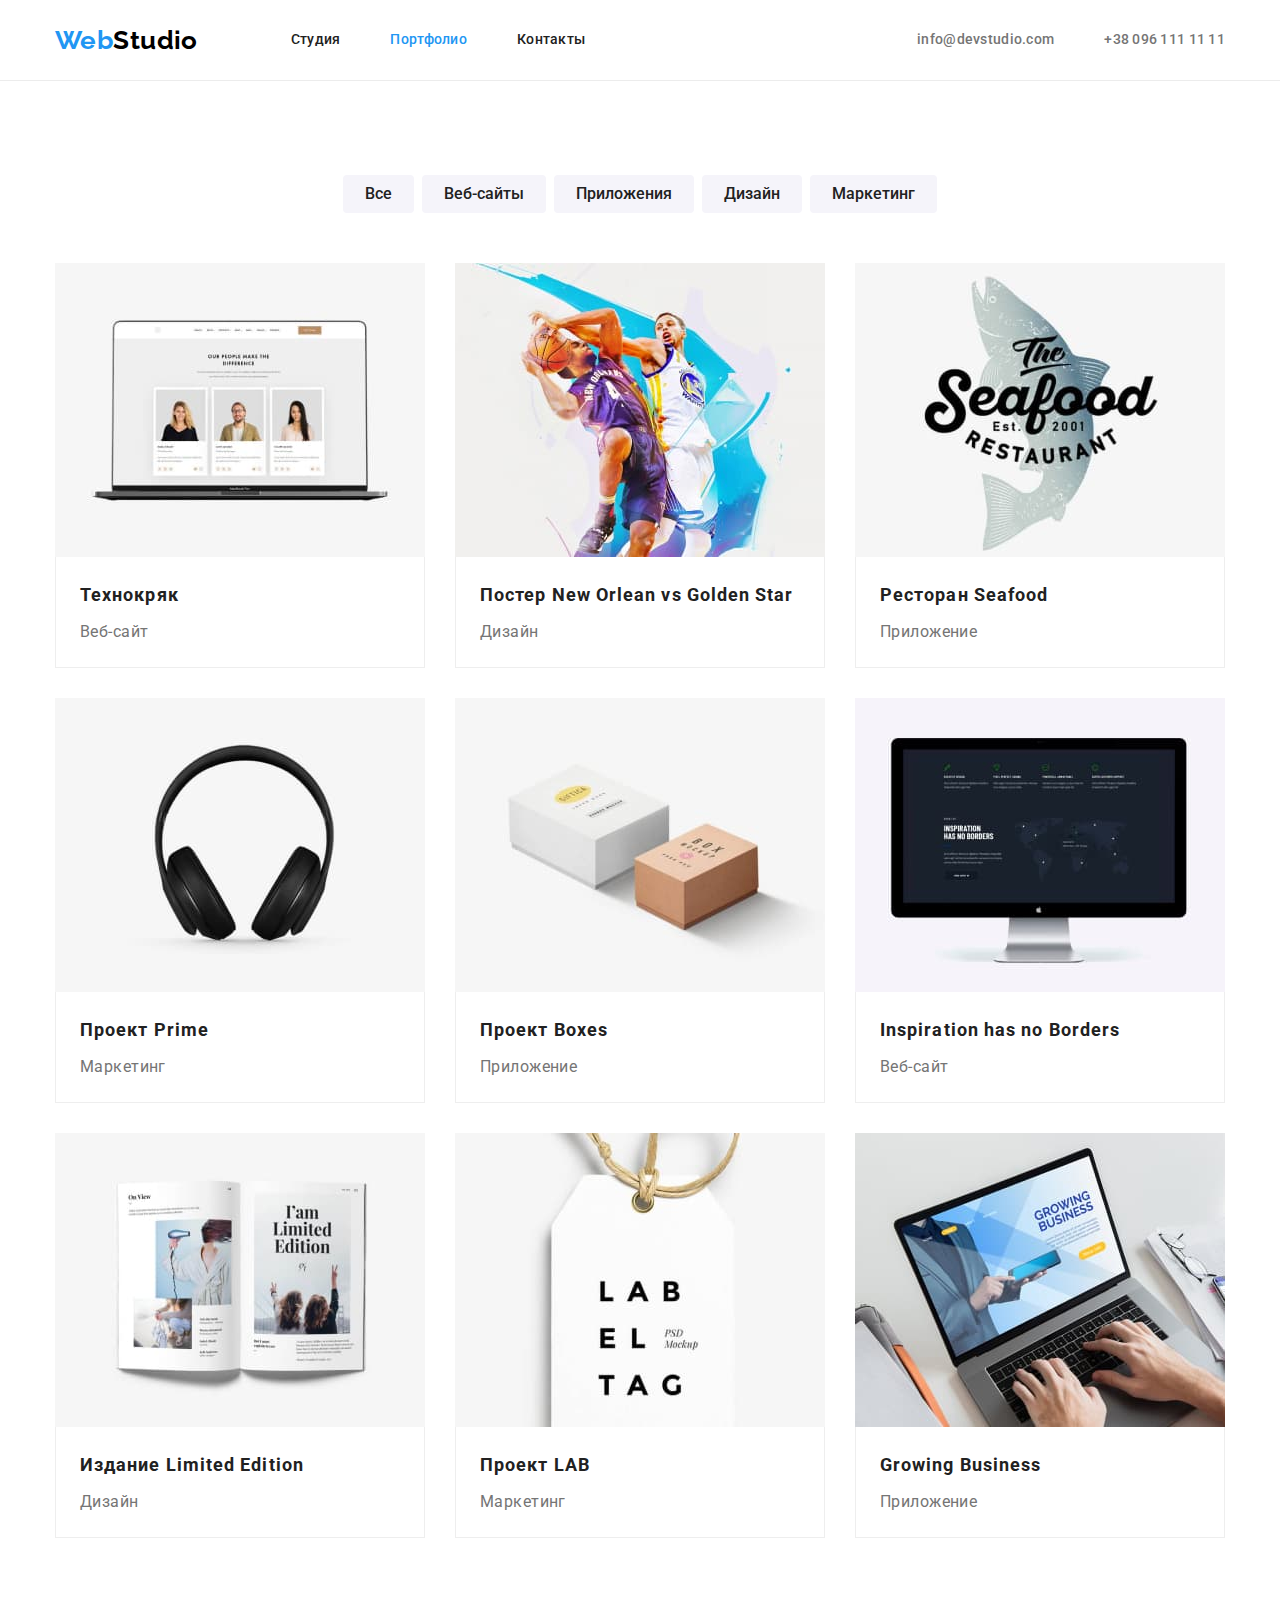
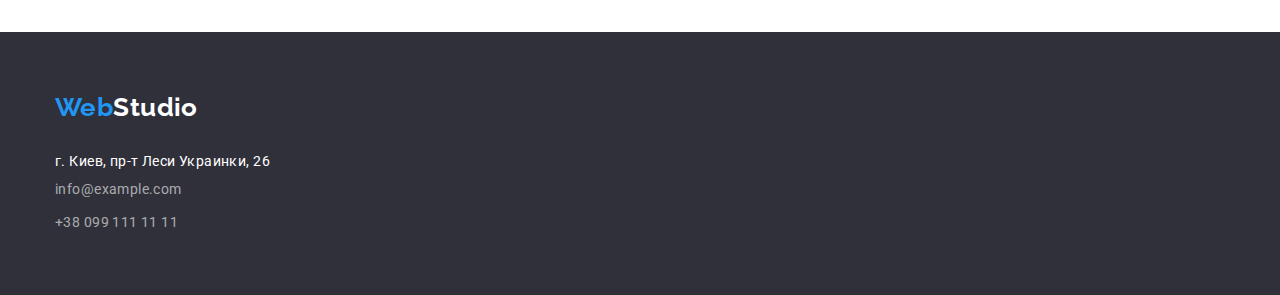
==== commit d26c8c94: "актуализировал по лекции" ====
--- a/portfolio.html
+++ b/portfolio.html
@@ -41,7 +41,7 @@
     <main>
       <section class="section portfolio">
         <div class="container">
-          <!-- <h2 class="visually-hidden" >Портфолио</h2> -->
+          <h2 class="visually-hidden">Портфолио</h2>
           <!-- Кнопки -->
           <ul class="portfolio-buttons list">
             <li class="item">
--- a/css/styles.css
+++ b/css/styles.css
@@ -52,6 +52,19 @@
     min-width: 100%;
 }
 
+.visually-hidden {
+    position: absolute;
+    width: 1px;
+    height: 1px;
+    margin: -1px;
+    border: 0;
+    padding: 0;
+    white-space: nowrap;
+    clip-path: inset(100%);
+    clip: rect(0 0 0 0);
+    overflow: hidden;
+}
+
 .section  {
     padding-top: 94px;
     padding-bottom: 94px;
@@ -156,12 +169,15 @@
 .hero {
     text-align: center;
     background: var(--hero-footer-bg);
+    padding: 200px 0;
 }
 
 
 
 .hero-title {
+    margin-inline: auto;
     margin-bottom: 30px;
+    max-width: 700px;
 
     font-weight: 900;
     font-size: 44px;
@@ -266,8 +282,8 @@
     margin-right: 30px;
 }
 
-.team-img {
-    margin-bottom: 30px;
+.team-box {
+    padding: 30px 10px;
 }
 
 .team-member {
@@ -282,8 +298,6 @@
 }
 
 .team-job {
-    margin-bottom: 30px;
-
     font-size: 16px;
     line-height: 1.19;
     
@@ -369,8 +383,9 @@
 .portfolio-gallery {
     display: flex;
     flex-wrap: wrap;
-    margin-left: -30px;
-    margin-top: -30px;
+    gap: 30px;
+    /* margin-left: -30px;
+    margin-top: -30px; */
 }
 
 .portfolio-box {
@@ -382,16 +397,15 @@
 }
 
 .portfolio-gallery .item  {
-    
-    margin-left: 30px;
-    margin-top: 30px;
+    /* margin-left: 30px;
+    margin-top: 30px; */
     flex-basis: calc(100% / 3 - 30px);
 }
 
 .portfolio-box {
     padding: 20px 24px;
-
     border: 1px solid #EEEEEE;
+    border-top: none;
 }
 
 .portfolio-title {
